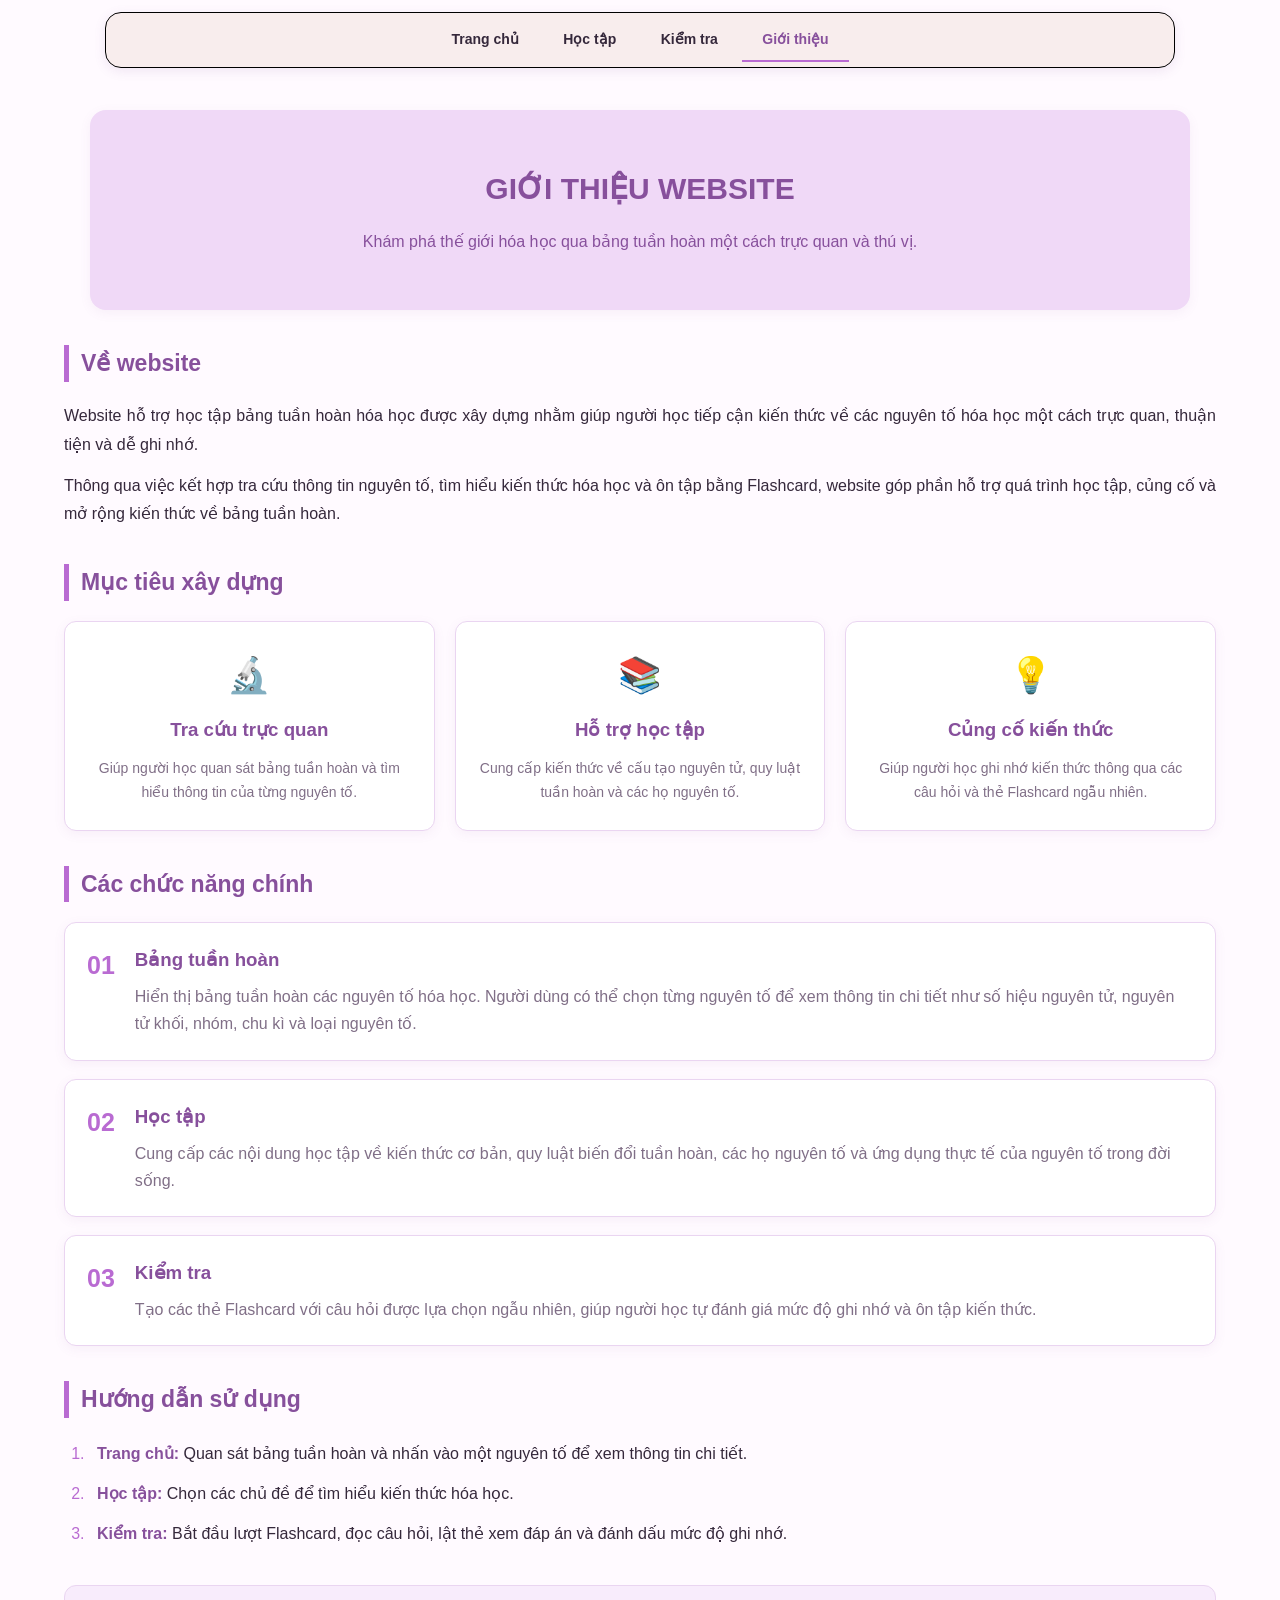
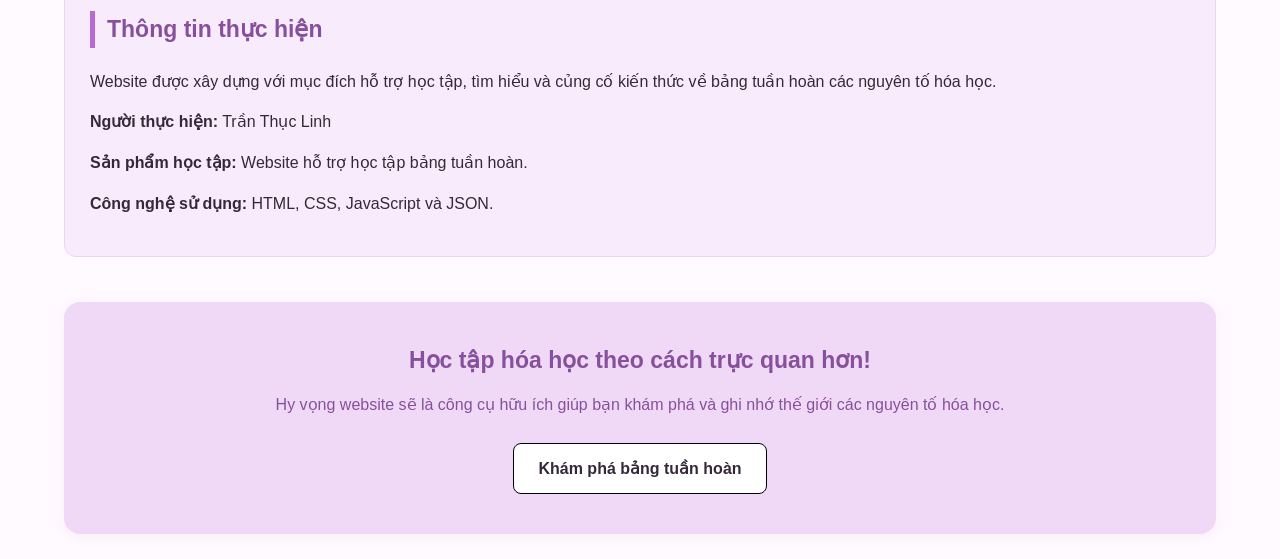
==== pages/about.html @ 1a0fb0d4 "Lần đầu commit" ====
<!DOCTYPE html>
<html lang="vi">
<head>
    <meta charset="UTF-8">
    <meta name="viewport" content="width=device-width, initial-scale=1.0">
    <title>Giới thiệu - Bảng tuần hoàn</title>
    <link rel="stylesheet" href="../css/style.css">
    <link rel="stylesheet" href="../css/about.css">
</head>
<body>
    <!-- Thanh điều hướng -->
    <nav class="navbar">
        <div class="nav-container">
            <div class="nav-links">
                <a href="../index.html">Trang chủ</a>
                <a href="HocTap.html">Học tập</a>
                <a href="quiz.html">Kiểm tra</a>
                <a href="about.html" class="active">Giới thiệu</a>
            </div>
        </div>
    </nav>
    <main class="about-container">
        <!-- Banner giới thiệu -->
        <section class="about-banner">
            <h1>GIỚI THIỆU WEBSITE</h1>
            <p>
                Khám phá thế giới hóa học qua bảng tuần hoàn
                một cách trực quan và thú vị.
            </p>
        </section>
        <!-- Giới thiệu chung -->
        <section class="about-section">
            <h2>Về website</h2>
            <p>
                Website hỗ trợ học tập bảng tuần hoàn hóa học
                được xây dựng nhằm giúp người học tiếp cận kiến thức
                về các nguyên tố hóa học một cách trực quan,
                thuận tiện và dễ ghi nhớ.
            </p>
            <p>
                Thông qua việc kết hợp tra cứu thông tin nguyên tố,
                tìm hiểu kiến thức hóa học và ôn tập bằng Flashcard,
                website góp phần hỗ trợ quá trình học tập,
                củng cố và mở rộng kiến thức về bảng tuần hoàn.
            </p>
        </section>
        <!-- Mục tiêu -->
        <section class="about-section">
            <h2>Mục tiêu xây dựng</h2>
            <div class="about-card-grid">
                <div class="about-card">
                    <div class="about-icon">🔬</div>
                    <h3>Tra cứu trực quan</h3>
                    <p>
                        Giúp người học quan sát bảng tuần hoàn
                        và tìm hiểu thông tin của từng nguyên tố.
                    </p>
                </div>
                <div class="about-card">
                    <div class="about-icon">📚</div>
                    <h3>Hỗ trợ học tập</h3>
                    <p>
                        Cung cấp kiến thức về cấu tạo nguyên tử,
                        quy luật tuần hoàn và các họ nguyên tố.
                    </p>
                </div>
                <div class="about-card">
                    <div class="about-icon">💡</div>
                    <h3>Củng cố kiến thức</h3>
                    <p>
                        Giúp người học ghi nhớ kiến thức thông qua
                        các câu hỏi và thẻ Flashcard ngẫu nhiên.
                    </p>
                </div>
            </div>
        </section>
        <!-- Các chức năng -->
        <section class="about-section">
            <h2>Các chức năng chính</h2>
            <div class="feature-list">
                <div class="feature-item">
                    <span class="feature-number">01</span>
                    <div>
                        <h3>Bảng tuần hoàn</h3>
                        <p>
                            Hiển thị bảng tuần hoàn các nguyên tố hóa học.
                            Người dùng có thể chọn từng nguyên tố để xem
                            thông tin chi tiết như số hiệu nguyên tử,
                            nguyên tử khối, nhóm, chu kì và loại nguyên tố.
                        </p>
                    </div>
                </div>
                <div class="feature-item">
                    <span class="feature-number">02</span>
                    <div>
                        <h3>Học tập</h3>
                        <p>
                            Cung cấp các nội dung học tập về kiến thức
                            cơ bản, quy luật biến đổi tuần hoàn,
                            các họ nguyên tố và ứng dụng thực tế
                            của nguyên tố trong đời sống.
                        </p>
                    </div>
                </div>
                <div class="feature-item">
                    <span class="feature-number">03</span>
                    <div>
                        <h3>Kiểm tra</h3>
                        <p>
                            Tạo các thẻ Flashcard với câu hỏi được
                            lựa chọn ngẫu nhiên, giúp người học tự
                            đánh giá mức độ ghi nhớ và ôn tập kiến thức.
                        </p>
                    </div>
                </div>
            </div>
        </section>
        <!-- Hướng dẫn sử dụng -->
        <section class="about-section">
            <h2>Hướng dẫn sử dụng</h2>
            <ol class="guide-list">
                <li>
                    <strong>Trang chủ:</strong>
                    Quan sát bảng tuần hoàn và nhấn vào một nguyên tố
                    để xem thông tin chi tiết.
                </li>
                <li>
                    <strong>Học tập:</strong>
                    Chọn các chủ đề để tìm hiểu kiến thức hóa học.
                </li>
                <li>
                    <strong>Kiểm tra:</strong>
                    Bắt đầu lượt Flashcard, đọc câu hỏi,
                    lật thẻ xem đáp án và đánh dấu mức độ ghi nhớ.
                </li>
            </ol>
        </section>
        <!-- Thông tin thực hiện -->
        <section class="about-section author-section">
            <h2>Thông tin thực hiện</h2>
            <p>
                Website được xây dựng với mục đích hỗ trợ học tập,
                tìm hiểu và củng cố kiến thức về bảng tuần hoàn
                các nguyên tố hóa học.
            </p>
            <p>
                <strong>Người thực hiện:</strong>
                Trần Thục Linh
            </p>
            <p>
                <strong>Sản phẩm học tập:</strong>
                Website hỗ trợ học tập bảng tuần hoàn.
            </p>
            <p>
                <strong>Công nghệ sử dụng:</strong>
                HTML, CSS, JavaScript và JSON.
            </p>
        </section>
        <!-- Lời kết -->
        <section class="about-footer">
            <h2>Học tập hóa học theo cách trực quan hơn!</h2>
            <p>
                Hy vọng website sẽ là công cụ hữu ích
                giúp bạn khám phá và ghi nhớ thế giới các nguyên tố hóa học.
            </p>
            <a href="../index.html" class="back-home">
                Khám phá bảng tuần hoàn
            </a>
        </section>
    </main>
</body>
</html>
---- css/style.css ----
/*1. THIẾT LẬP CHUNG*/
* {
    margin: 0;
    padding: 0;
    box-sizing: border-box;
}
:root {
    /* MÀU CHỦ ĐẠO */
    --primary-color: #E2A9F1;
    --primary-dark: #87509C;
    --secondary-color: #87509C;
    --accent-color: #B96BD2;
    --accent-light: #D18AE5;
    /* MÀU NỀN */
    --background-color: #FFFAFF;
    --surface-color: #FFFFFF;
    --surface-hover: #F8ECFC;
    /* MÀU CHỮ */
    --text-color: #35283B;
    --muted-color: #806F87;
    --light-text-color: #FFFFFF;
    /* ĐƯỜNG VIỀN */
    --border-color: #EAD5F1;
    --element-border-color: #000000;
    --button-border-color: #000000;
    /* MÀU TRẠNG THÁI */
    --success-color: #269B70;
    --danger-color: #D66B70;
    --warning-color: #E9A23B;
    --info-color: #4D91C6;
    /* HIỆU ỨNG */
    --border-radius: 12px;
    --shadow: 0 3px 12px rgba(135, 80, 156, 0.07);
    --shadow-hover: 0 7px 20px rgba(135, 80, 156, 0.12);
    --transition: 0.25s ease;
}
body {
    font-family: Arial, Helvetica, sans-serif;
    background-color: var(--background-color);
    color: var(--text-color);
    line-height: 1.6;
    padding-top: 85px;
}
a {
    color: inherit;
    text-decoration: none;
}
button,
input,
select,
textarea {
    font: inherit;
}
button {
    cursor: pointer;
}
/*2. HEADER*/
header {
    width: 100%;
    padding: 25px 5%;
    color: var(--text-color);
    background: #F0D9F7;
    box-shadow: var(--shadow);
}
.header-content {
    max-width: 1400px;
    margin: auto;
}
header h1 {
    font-size: 28px;
    margin-bottom: 5px;
    letter-spacing: 0.3px;
    color: var(--primary-dark);
}
header p {
    font-size: 14px;
    opacity: 0.9;
}
/*3. THANH ĐIỀU HƯỚNG CỐ ĐỊNH*/
nav {
    width: calc(100% - 32px);
    max-width: 1070px;
    position: fixed;
    top: 12px;
    left: 50%;
    transform: translateX(-50%);
    z-index: 1000;
    background-color: #f8eded;
    border: 1px solid #000000;
    border-radius: 16px;
    box-shadow: 0 3px 12px rgba(135, 80, 156, 0.12);
}
.nav-container {
    width: 100%;
    max-width: none;
    margin: auto;
    padding: 5px 12px;
    display: flex;
    justify-content: center;
    align-items: center;
    flex-wrap: nowrap;
    gap: 5px;
}
nav a {
    display: inline-block;
    padding: 10px 20px;
    color: var(--text-color);
    font-size: 14px;
    font-weight: 600;
    border: none;
    border-radius: 9px;
    transition: var(--transition);
    white-space: nowrap;
}
nav a:hover {
    color: var(--primary-dark);
    background-color: transparent;
    transform: translateY(-2px);
}
nav a.active {
    color: var(--primary-dark);
    border-bottom: 2px solid var(--accent-color);
    border-radius: 0;
}
/*4. BỐ CỤC TRANG*/
main {
    width: 90%;
    max-width: 1400px;
    min-height: 65vh;
    margin: 25px auto;
}
section {
    margin-bottom: 25px;
}
.page-title {
    margin-bottom: 20px;
}
.page-title h2 {
    font-size: 24px;
    color: var(--secondary-color);
}
.page-title p {
    margin-top: 5px;
    color: var(--muted-color);
}
/* 5. KHUNG NỘI DUNG*/
.content-box {
    padding: 22px;
    margin-bottom: 20px;
    background-color: var(--surface-color);
    border: 1px solid var(--border-color);
    border-radius: var(--border-radius);
    box-shadow: var(--shadow);
}
.content-box h3 {
    margin-bottom: 14px;
    color: var(--primary-dark);
}
.periodic-table-section h1 {
    text-align: center;
    color: var(--primary-dark);
}
/*6. NÚT BẤM*/
.btn {
    display: inline-block;
    padding: 10px 18px;
    border: 1px solid var(--button-border-color);
    border-radius: 8px;
    background-color: var(--primary-color);
    color: #35283B;
    font-weight: 600;
    transition: var(--transition);
}
.btn:hover {
    background-color: var(--accent-color);
    color: white;
    transform: translateY(-2px);
    box-shadow: 0 4px 10px rgba(185, 107, 210, 0.2);
}
.btn-secondary {
    background-color: #F0D9F7;
    color: var(--primary-dark);
}
.btn-secondary:hover {
    background-color: #D18AE5;
    color: #35283B;
}
.btn-danger {
    background-color: var(--danger-color);
    color: white;
}
.btn-danger:hover {
    background-color: #BD555D;
}
/*7. THẺ NỘI DUNG*/
.card {
    padding: 20px;
    background-color: var(--surface-color);
    border: 1px solid var(--border-color);
    border-radius: var(--border-radius);
    box-shadow: var(--shadow);
    transition: var(--transition);
}
.card:hover {
    transform: translateY(-3px);
    box-shadow: var(--shadow-hover);
    border-color: #D18AE5;
}
/*8. FOOTER*/
footer {
    width: 100%;
    padding: 25px 5%;
    background: #87509C;
    color: #FFFFFF;
    text-align: center;
    font-size: 13px;
}
.footer-content {
    max-width: 1400px;
    margin: auto;
}
footer p + p {
    margin-top: 5px;
}
footer a {
    color: #F0D9F7;
    transition: var(--transition);
}
footer a:hover {
    color: white;
}
/* Đồng bộ chiều rộng banner các trang */
.learning-banner,
.quiz-banner,
.about-banner {
    width: 100%;
    max-width: 1100px;
    box-sizing: border-box;
    margin-left: auto;
    margin-right: auto;
}
.learning-banner p,
.quiz-banner p,
.about-banner p {
    max-width: 100%;
    margin: auto;
    font-size: 16px;
    line-height: 1.7;
}
/*9. RESPONSIVE THANH ĐIỀU HƯỚNG*/
@media (max-width: 600px) {
    body {
        padding-top: 75px;
    }
    nav {
        width: calc(100% - 20px);
        top: 8px;
    }
    .nav-container {
        padding: 5px;
        gap: 2px;
    }
    nav a {
        padding: 10px 9px;
        font-size: 13px;
    }
}
---- css/about.css ----
/*Trang giới thiệu*/
.quiz-container {
    width: 90%;
    max-width: 1100px;
    margin: 40px auto;
    min-height: 75vh;
}
/*banner*/
.about-banner {
    padding: 55px 25px;
    text-align: center;
    color: var(--primary-dark);
    border-radius: 16px;
    background: #F0D9F7;
    box-shadow: var(--shadow);
}
.about-banner h1 {
    font-size: 30px;
    margin-bottom: 15px;
}
.about-banner p {     
    font-size: 16px;
    line-height: 1.7;
}
/*Các phần nội dung*/
.about-section {
    margin: 35px 0;
}
.about-section h2 {
    color: var(--primary-dark);
    font-size: 23px;
    margin-bottom: 20px;
    padding-left: 12px;
    border-left: 5px solid var(--accent-color);
}
.about-section > p {
    color: var(--text-color);
    font-size: 16px;
    line-height: 1.8;
    margin-bottom: 12px;
    text-align: justify;
}
/*Các thẻ mục tiêu*/
.about-card-grid {
    display: grid;
    grid-template-columns: repeat(3, 1fr);
    gap: 20px;
}
.about-card {
    padding: 25px 20px;
    text-align: center;
    background: var(--surface-color);
    border: 1px solid var(--border-color);
    border-radius: 12px;
    box-shadow: var(--shadow);
    transition: var(--transition);
}
.about-card:hover {
    transform: translateY(-5px);
    box-shadow: var(--shadow-hover);
    border-color: #D18AE5;
}
.about-icon {
    font-size: 35px;
    margin-bottom: 12px;
}
.about-card h3 {
    color: var(--primary-dark);
    margin-bottom: 12px;
}
.about-card p {
    color: var(--muted-color);
    font-size: 14px;
    line-height: 1.7;
}
/*Danh sách chức năng*/
.feature-list {
    display: flex;
    flex-direction: column;
    gap: 18px;
}
.feature-item {
    display: flex;
    align-items: flex-start;
    gap: 20px;
    padding: 22px;
    background: var(--surface-color);
    border: 1px solid var(--border-color);
    border-radius: 12px;
    box-shadow: var(--shadow);
    transition: var(--transition);
}
.feature-item:hover {
    transform: translateY(-2px);
    box-shadow: var(--shadow-hover);
}
.feature-number {
    flex-shrink: 0;
    color: var(--accent-color);
    font-size: 25px;
    font-weight: bold;
}
.feature-item h3 {
    color: var(--primary-dark);
    margin-bottom: 8px;
}
.feature-item p {
    color: var(--muted-color);
    line-height: 1.7;
}
/*Hướng dẫn sử dụng*/
.guide-list {
    padding-left: 25px;
    color: var(--text-color);
    line-height: 2;
}
.guide-list li {
    padding-left: 8px;
    margin-bottom: 8px;
}
.guide-list li::marker {
    color: var(--accent-color);
}
.guide-list strong {
    color: var(--primary-dark);
}
/*Thông tin thực hiện*/
.author-section {
    padding: 25px;
    background: #F8ECFC;
    border: 1px solid var(--border-color);
    border-radius: 12px;
}
/*Lời kết*/
.about-footer {
    margin-top: 45px;
    padding: 40px 20px;
    text-align: center;
    color: var(--primary-dark);
    background: #F0D9F7;
    border-radius: 16px;
    box-shadow: var(--shadow);
}
.about-footer h2 {
    font-size: 23px;
    margin-bottom: 12px;
}
.about-footer p {
    line-height: 1.7;
    margin-bottom: 25px;
}
.back-home {
    display: inline-block;
    padding: 12px 24px;
    color: var(--text-color);
    background: white;
    border: 1px solid var(--button-border-color);
    text-decoration: none;
    font-weight: bold;
    border-radius: 8px;
    transition: var(--transition);
}
.back-home:hover {
    background: #F8ECFC;
    transform: translateY(-2px);
}
/*Responsive*/
@media (max-width: 768px) {
    .about-container {
        width: 94%;
        margin: 20px auto;
    }
    .about-card-grid {
        grid-template-columns: 1fr;
    }
    .about-banner {
        padding: 35px 18px;
    }
    .about-banner h1 {
        font-size: 24px;
    }
    .feature-item {
        gap: 12px;
        padding: 18px;
    }
    .about-section h2 {
        font-size: 20px;
    }
}
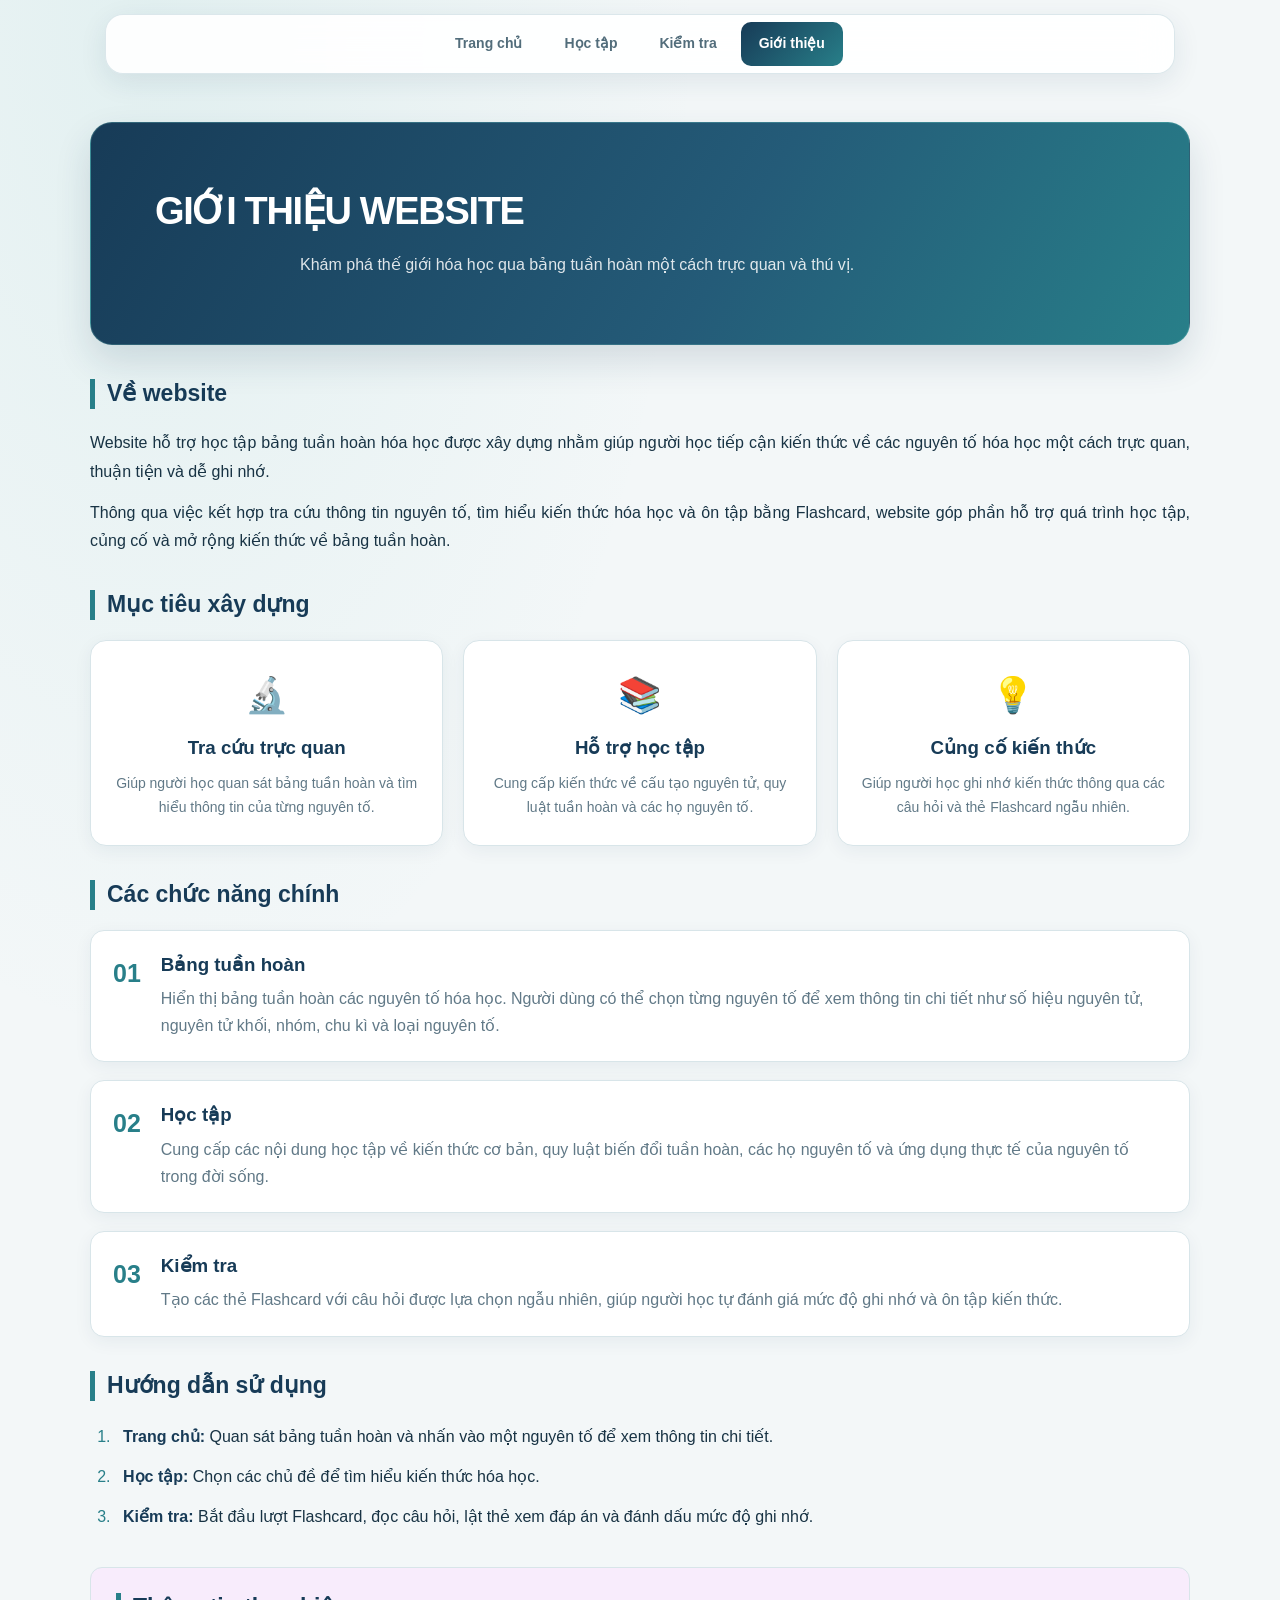
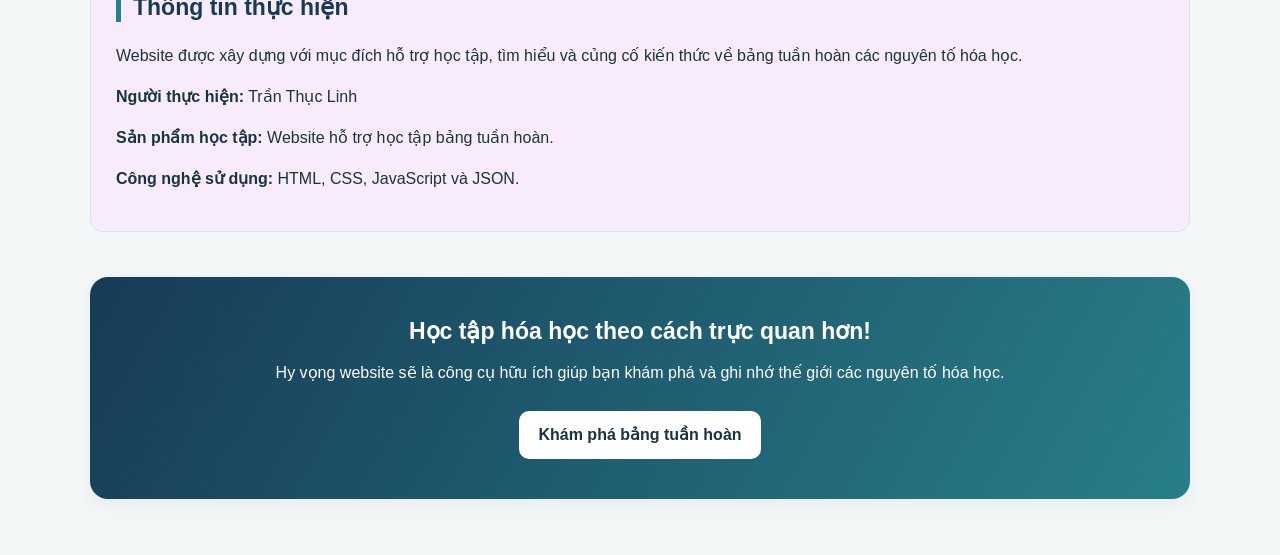
==== commit b2bb6350: "Apply UI/UX Pro Max visual refresh" ====
--- a/pages/about.html
+++ b/pages/about.html
@@ -6,6 +6,7 @@
     <title>Giới thiệu - Bảng tuần hoàn</title>
     <link rel="stylesheet" href="../css/style.css">
     <link rel="stylesheet" href="../css/about.css">
+    <link rel="stylesheet" href="../css/DesignRefresh.css">
 </head>
 <body>
     <!-- Thanh điều hướng -->
--- a/css/DesignRefresh.css
+++ b/css/DesignRefresh.css
@@ -0,0 +1,332 @@
+/* =========================================================
+   UI/UX REFRESH — Periodic Table Learning
+   Visual layer only: preserves existing HTML hooks and JS.
+   ========================================================= */
+
+:root {
+  color-scheme: light;
+  --primary-color: #245B78;
+  --primary-dark: #173B57;
+  --secondary-color: #245B78;
+  --accent-color: #287F89;
+  --accent-light: #70C1BE;
+  --background-color: #F3F7F8;
+  --surface-color: #FFFFFF;
+  --surface-hover: #EAF3F4;
+  --text-color: #183344;
+  --muted-color: #617987;
+  --light-text-color: #FFFFFF;
+  --border-color: #D8E5E9;
+  --element-border-color: rgba(23, 59, 87, .22);
+  --button-border-color: transparent;
+  --success-color: #25856D;
+  --danger-color: #C65C62;
+  --warning-color: #B7791F;
+  --info-color: #347CA5;
+  --border-radius: 16px;
+  --shadow: 0 5px 18px rgba(23, 59, 87, .06);
+  --shadow-hover: 0 12px 28px rgba(23, 59, 87, .12);
+  --transition: .22s ease;
+  --content-width: 1240px;
+}
+
+html { scroll-behavior: smooth; }
+body {
+  padding-top: 88px;
+  background:
+    radial-gradient(ellipse at 12% 0%, rgba(112,193,190,.13), transparent 34rem),
+    var(--background-color);
+  color: var(--text-color);
+  font-family: Inter, "Segoe UI", Arial, sans-serif;
+  line-height: 1.65;
+  -webkit-font-smoothing: antialiased;
+}
+::selection { color: #fff; background: var(--accent-color); }
+:focus-visible {
+  outline: 3px solid rgba(40,127,137,.45);
+  outline-offset: 3px;
+}
+a { text-underline-offset: 3px; }
+button, input, select, textarea { font: inherit; }
+button { -webkit-tap-highlight-color: transparent; }
+
+nav {
+  width: min(calc(100% - 32px), 1120px);
+  top: 14px;
+  background: rgba(255,255,255,.92);
+  border: 1px solid rgba(216,229,233,.9);
+  border-radius: 18px;
+  box-shadow: 0 8px 28px rgba(23,59,87,.09);
+  backdrop-filter: blur(16px);
+  -webkit-backdrop-filter: blur(16px);
+}
+.nav-container { min-height: 58px; padding: 6px 12px; }
+.nav-links { display:flex; align-items:center; justify-content:center; gap:6px; }
+nav a {
+  padding: 10px 18px;
+  border-radius: 10px;
+  color: #526D7B;
+  font-size: 14px;
+  font-weight: 650;
+  transition: color var(--transition), background var(--transition), transform var(--transition);
+}
+nav a:hover {
+  color: var(--primary-dark);
+  background: #EAF3F4;
+  transform: none;
+}
+nav a.active {
+  color: #fff;
+  background: linear-gradient(135deg, var(--primary-dark), var(--accent-color));
+  border: 0;
+  border-radius: 10px;
+}
+
+main { width: min(92%, var(--content-width)); margin: 34px auto 56px; }
+section { margin-bottom: 28px; }
+h1, h2, h3, h4 { color: var(--primary-dark); line-height: 1.3; }
+p, li { overflow-wrap: anywhere; }
+.page-title h2, .section-heading h2 { letter-spacing: -.025em; }
+.content-box, .card, .periodic-table-section,
+.quiz-setup, .quiz-result, .about-card, .learning-accordion {
+  border: 1px solid var(--border-color);
+  border-radius: var(--border-radius);
+  box-shadow: var(--shadow);
+}
+.content-box, .card { background: var(--surface-color); }
+.card:hover, .about-card:hover, .lesson-card:hover {
+  transform: translateY(-2px);
+  box-shadow: var(--shadow-hover);
+  border-color: #A9CFD2;
+}
+.btn, .btn-primary, .btn-secondary, .btn-forgot, .btn-remembered,
+.back-home {
+  min-height: 42px;
+  padding: 10px 18px;
+  border: 1px solid transparent;
+  border-radius: 10px;
+  font-weight: 650;
+  transition: background var(--transition), box-shadow var(--transition), transform var(--transition);
+}
+.btn, .btn-primary {
+  color: #fff;
+  background: linear-gradient(135deg, var(--primary-dark), var(--accent-color));
+}
+.btn:hover, .btn-primary:hover, .back-home:hover {
+  color: #fff;
+  background: linear-gradient(135deg, #102F48, #206D77);
+  transform: translateY(-1px);
+  box-shadow: var(--shadow-hover);
+}
+.btn-secondary {
+  color: var(--primary-dark);
+  background: #EAF3F4;
+}
+.btn-secondary:hover { background: #DCEBED; }
+footer {
+  padding: 30px 5%;
+  color: #EAF4F5;
+  background: linear-gradient(120deg, #173B57, #245B78 62%, #287F89);
+}
+
+/* Page banners */
+.learning-banner, .quiz-banner, .about-banner {
+  position: relative;
+  overflow: hidden;
+  max-width: 1200px;
+  padding: clamp(32px, 5vw, 64px);
+  border: 1px solid rgba(112,193,190,.28);
+  border-radius: 22px;
+  color: #fff;
+  text-align: left;
+  background: linear-gradient(120deg, #173B57 0%, #245B78 58%, #287F89 100%);
+  box-shadow: 0 16px 36px rgba(23,59,87,.14);
+}
+.learning-banner h2, .quiz-banner h1, .about-banner h1 {
+  color: #fff;
+  font-size: clamp(26px, 3.3vw, 38px);
+  letter-spacing: -.035em;
+}
+.learning-banner p, .quiz-banner p, .about-banner p {
+  max-width: 680px;
+  color: rgba(255,255,255,.86);
+  font-size: 16px;
+  line-height: 1.8;
+}
+.learning-banner::before, .learning-banner::after { opacity: .18; }
+
+/* Periodic table */
+.periodic-table-section {
+  padding: clamp(14px, 2vw, 26px);
+  background: rgba(255,255,255,.94);
+}
+.periodic-table-section h1 {
+  margin: 4px auto 24px;
+  font-size: clamp(20px, 2.2vw, 28px);
+  letter-spacing: -.025em;
+}
+.periodic-table-wrapper {
+  overflow-x: auto;
+  overscroll-behavior-x: contain;
+  scrollbar-width: thin;
+  scrollbar-color: #9BBCC3 #EEF4F5;
+}
+.periodic-table {
+  min-width: 1050px;
+  gap: 5px;
+}
+.element {
+  min-height: 68px;
+  border: 1px solid rgba(23,59,87,.18);
+  border-radius: 9px;
+  box-shadow: 0 1px 2px rgba(23,59,87,.04);
+}
+.element:hover, .element:focus-visible {
+  z-index: 3;
+  transform: translateY(-3px);
+  box-shadow: 0 7px 16px rgba(23,59,87,.18);
+}
+.atomic-number, .atomic-mass { color: #355666; }
+.symbol { color: #173B57; font-weight: 750; }
+.element-name { color: #274858; font-weight: 550; }
+.KL-K { background:#F8E6B6; }
+.KL-KT { background:#F5D8C9; }
+.KL-CT { background:#CDE6F0; }
+.KL-HCT { background:#DADCF5; }
+.AK { background:#C9E8E3; }
+.PK { background:#D5EBDD; }
+.Halo { background:#E7D8F0; }
+.KH { background:#F2D5E0; }
+.La { background:#E5D8D0; }
+.Ac { background:#E5E0D5; }
+#elementLegend, .legend {
+  grid-template-columns: repeat(auto-fit, minmax(165px, 1fr)) !important;
+  gap: 12px 18px;
+  padding: 18px;
+  background: #F4F8F9;
+  border: 1px solid var(--border-color);
+  border-radius: 14px;
+}
+.legend-item { font-size: 13px; }
+.legend-color { border-color: rgba(23,59,87,.2); border-radius: 5px; }
+.special-rows { margin-top: 22px; }
+.special-label { color: var(--primary-dark); font-size: 12px; }
+.series-placeholder {
+  color: var(--primary-dark);
+  background: #EDF5F5;
+  border-color: #9BBCC3;
+}
+
+/* Element detail dialog */
+.element-modal { padding: 18px; }
+.modal-overlay { background: rgba(12,35,51,.72); backdrop-filter: blur(7px); }
+.modal-content {
+  max-width: 1280px;
+  padding: clamp(18px, 2.5vw, 34px);
+  border: 1px solid rgba(216,229,233,.9);
+  border-radius: 22px;
+  box-shadow: 0 24px 80px rgba(8,27,40,.3);
+}
+.modal-close {
+  color: var(--primary-dark);
+  background: #EDF5F5;
+  border: 1px solid var(--border-color);
+}
+.info-carousel-viewport { background: #F8FBFC; border-color: var(--border-color); }
+.info-carousel-header { color: var(--primary-dark); }
+.info-arrow { color: var(--primary-dark); background: #EAF3F4; border: 1px solid var(--border-color); }
+.info-arrow:hover { color:#fff; background: var(--accent-color); }
+.detail-symbol { color: var(--primary-dark); background: #EAF3F4; border-color: #B8D1D6; }
+.detail-item { background: #fff; border-color: var(--border-color); border-radius: 10px; }
+.detail-value { color: var(--primary-dark); }
+.element-short-description { background:#EDF5F5; border-left-color:var(--accent-color); }
+.info-dot { accent-color: var(--accent-color); }
+.visual-tab { border-radius: 9px; }
+.application-box { border-radius: 12px; }
+
+/* Learning */
+.learning-container, .quiz-container, .about-container {
+  width: min(92%, 1100px);
+  max-width: 1100px;
+  margin: 34px auto 56px;
+}
+.learning-content { max-width: 1100px; }
+.section-heading { margin-bottom: 26px; }
+.section-heading h2 { font-size: clamp(22px, 2.5vw, 28px); }
+.learning-accordion { overflow: hidden; background: #fff; }
+.learning-accordion summary { color: var(--primary-dark); background: #fff; }
+.learning-accordion summary:hover, .learning-accordion[open] summary { background: #EDF5F5; }
+.accordion-icon { color: var(--primary-dark); background: #DCEBED; }
+.accordion-content { background: #F8FBFC; }
+.topic-introduction { color: #496573; background: #EDF5F5; border-left-color: var(--accent-color); }
+.lesson-card { background: #fff; border-color: var(--border-color); border-top-color: var(--accent-color); border-radius: 13px; }
+.lesson-card h3, .lesson-card h4 { color: var(--primary-dark); }
+.lesson-card li::marker { color: var(--accent-color); }
+
+/* Flashcards */
+.quiz-banner { text-align: left; }
+.quiz-setup, .quiz-result { background: #fff; }
+.quiz-setup h2, .quiz-result h2 { color: var(--primary-dark); }
+.setup-group select { border-color: var(--border-color); border-radius: 10px; }
+.setup-group select:focus { border-color: var(--accent-color); box-shadow: 0 0 0 3px rgba(40,127,137,.14); }
+.quiz-info { color: #355666; background: #EDF5F5; border-radius: 12px; }
+.progress-bar { background: #E2ECEE; }
+#progressFill { background: linear-gradient(90deg, #245B78, #70C1BE); }
+.flashcard-front { background: linear-gradient(145deg,#F0F7F8,#E3F0F1); border-color:#9FC9CC; }
+.flashcard-back { background: linear-gradient(145deg,#EFF7F3,#DDEFE8); border-color:#9BCDB9; }
+.flashcard-front h2, .flashcard-back h2 { color: var(--primary-dark); }
+.result-item { background: #EDF5F5; border: 1px solid var(--border-color); border-radius: 13px; }
+.result-item span { color: var(--primary-dark); }
+.btn-forgot { color:#9D4148; background:#FCEDEE; border-color:#F2D1D4; }
+.btn-remembered { color:#176B55; background:#E6F4EE; border-color:#C7E7D9; }
+
+/* About */
+.about-section { margin: 34px 0; }
+.about-section h2 { border-left-color: var(--accent-color); }
+.about-card { background:#fff; }
+.feature-item { border-color:var(--border-color); border-radius:14px; background:#fff; }
+.feature-number { color:var(--accent-color); }
+.about-footer { border-radius:18px; background:linear-gradient(120deg,#173B57,#287F89); color:#fff; }
+.about-footer h2, .about-footer p { color:#fff; }
+
+/* Responsive + motion preferences */
+@media (max-width: 768px) {
+  body { padding-top: 78px; }
+  nav { top: 8px; width: calc(100% - 20px); }
+  .nav-container { overflow-x:auto; justify-content:flex-start; }
+  .nav-links { min-width:max-content; margin:auto; }
+  nav a { padding: 9px 12px; font-size:13px; }
+  main, .learning-container, .quiz-container, .about-container { width:94%; margin:22px auto 38px; }
+  .periodic-table-section { padding:12px; }
+  .periodic-table { min-width:1050px; }
+  #elementLegend, .legend { grid-template-columns:repeat(auto-fit,minmax(145px,1fr)) !important; }
+  .modal-content { width:100%; max-height:94vh; }
+}
+@media (max-width: 600px) {
+  body { padding-top:72px; }
+  nav a { padding:9px 10px; font-size:12px; }
+  .learning-banner, .quiz-banner, .about-banner { padding:30px 22px; border-radius:17px; }
+  .learning-banner h2, .quiz-banner h1, .about-banner h1 { font-size:25px; }
+  .learning-banner p, .quiz-banner p, .about-banner p { font-size:14px; }
+  .accordion-content { grid-template-columns:1fr; padding:12px; }
+  .topic-introduction { grid-column:1; }
+  .about-card-grid { grid-template-columns:1fr; }
+  .flashcard { height:300px; }
+  .result-stats { flex-wrap:wrap; }
+  .result-item { min-width:120px; }
+  .action-buttons { flex-direction:column; }
+  .modal-body { grid-template-columns:1fr; gap:18px; }
+  .modal-info { min-height:0; }
+  .info-carousel-viewport, .info-carousel-track, .info-card { min-height:320px; }
+  #historyInfo .detail-info, .detail-info { grid-template-columns:repeat(2,minmax(0,1fr)); }
+  .special-row { min-width:1050px; }
+  footer { padding:24px 16px; }
+}
+@media (prefers-reduced-motion: reduce) {
+  *, *::before, *::after {
+    scroll-behavior:auto !important;
+    animation-duration:.01ms !important;
+    animation-iteration-count:1 !important;
+    transition-duration:.01ms !important;
+  }
+}
